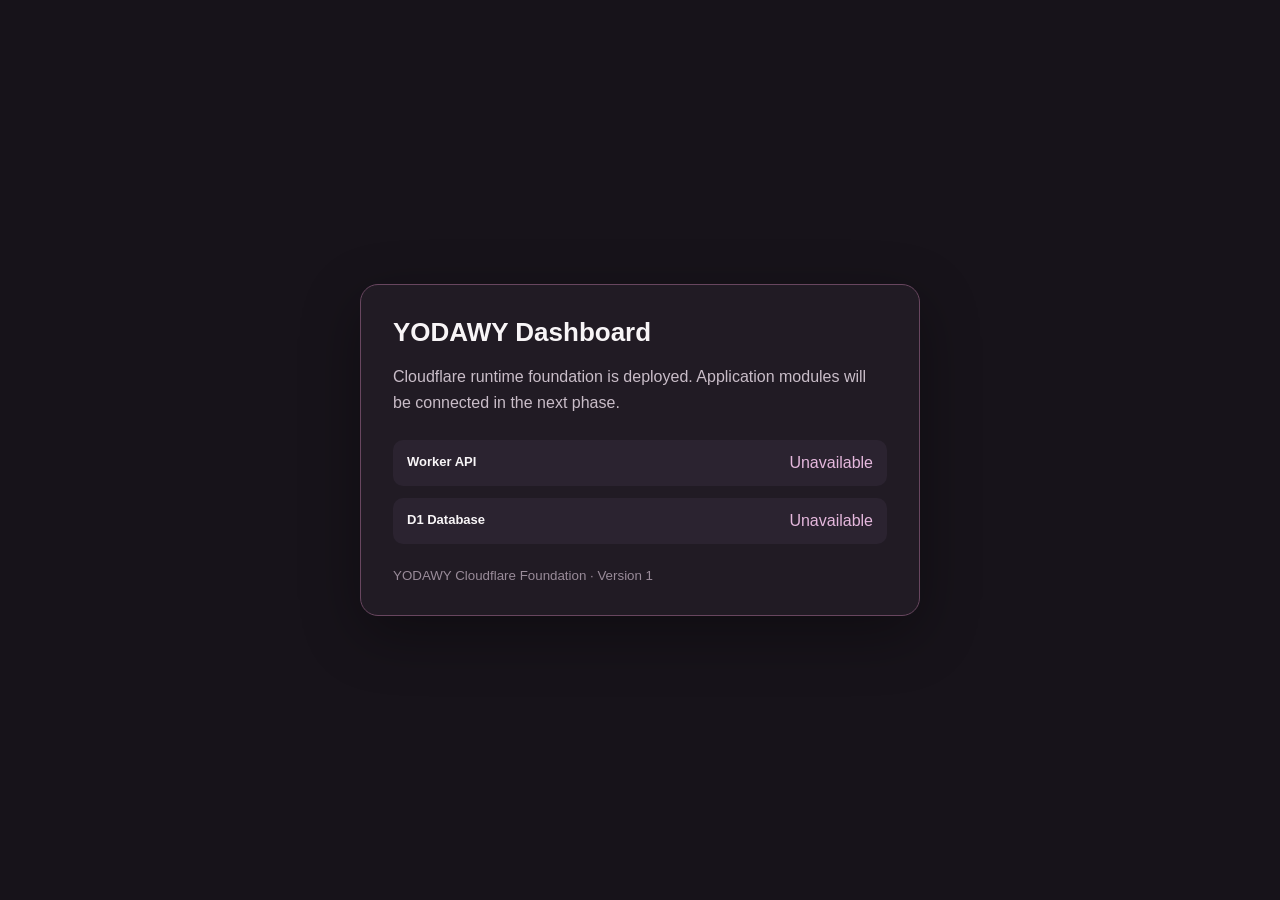
==== CLOUDFLARE/public/index.html @ 336bd2f9 "Add initial Cloudflare dashboard landing page" ====
<!doctype html>
<html lang="en">
<head>
<meta charset="utf-8">
<meta name="viewport" content="width=device-width,initial-scale=1">
<meta name="theme-color" content="#875A7B">
<title>YODAWY Dashboard</title>
<style>
:root{color-scheme:dark;font-family:Arial,sans-serif;background:#17131a;color:#f8f5f7}
*{box-sizing:border-box}
body{margin:0;min-height:100vh;display:grid;place-items:center;padding:24px}
main{width:min(100%,560px);padding:32px;border:1px solid #68465f;border-radius:18px;background:#211b24;box-shadow:0 18px 60px #0005}
h1{margin:0 0 8px;font-size:26px}
p{color:#c9bdc8;line-height:1.6}
ul{list-style:none;margin:24px 0 0;padding:0;display:grid;gap:12px}
li{display:flex;justify-content:space-between;gap:16px;padding:14px;border-radius:10px;background:#2b2330}
strong{font-size:13px}
.status{color:#e5b8dd}
small{display:block;margin-top:24px;color:#998b99}
</style>
</head>
<body>
<main>
<h1>YODAWY Dashboard</h1>
<p>Cloudflare runtime foundation is deployed. Application modules will be connected in the next phase.</p>
<ul>
<li><strong>Worker API</strong><span class="status" id="api">Checking…</span></li>
<li><strong>D1 Database</strong><span class="status" id="database">Checking…</span></li>
</ul>
<small>YODAWY Cloudflare Foundation · Version 1</small>
</main>
<script>
(async()=>{
try{
const [api,db]=await Promise.all([
fetch("/api/health").then(r=>r.json()),
fetch("/api/ready").then(r=>r.json())
]);
document.getElementById("api").textContent=api.status==="online"?"Online":"Unavailable";
document.getElementById("database").textContent=db.database==="connected"?"Connected":"Unavailable";
}catch{
document.getElementById("api").textContent="Unavailable";
document.getElementById("database").textContent="Unavailable";
}
})();
</script>
</body>
</html>
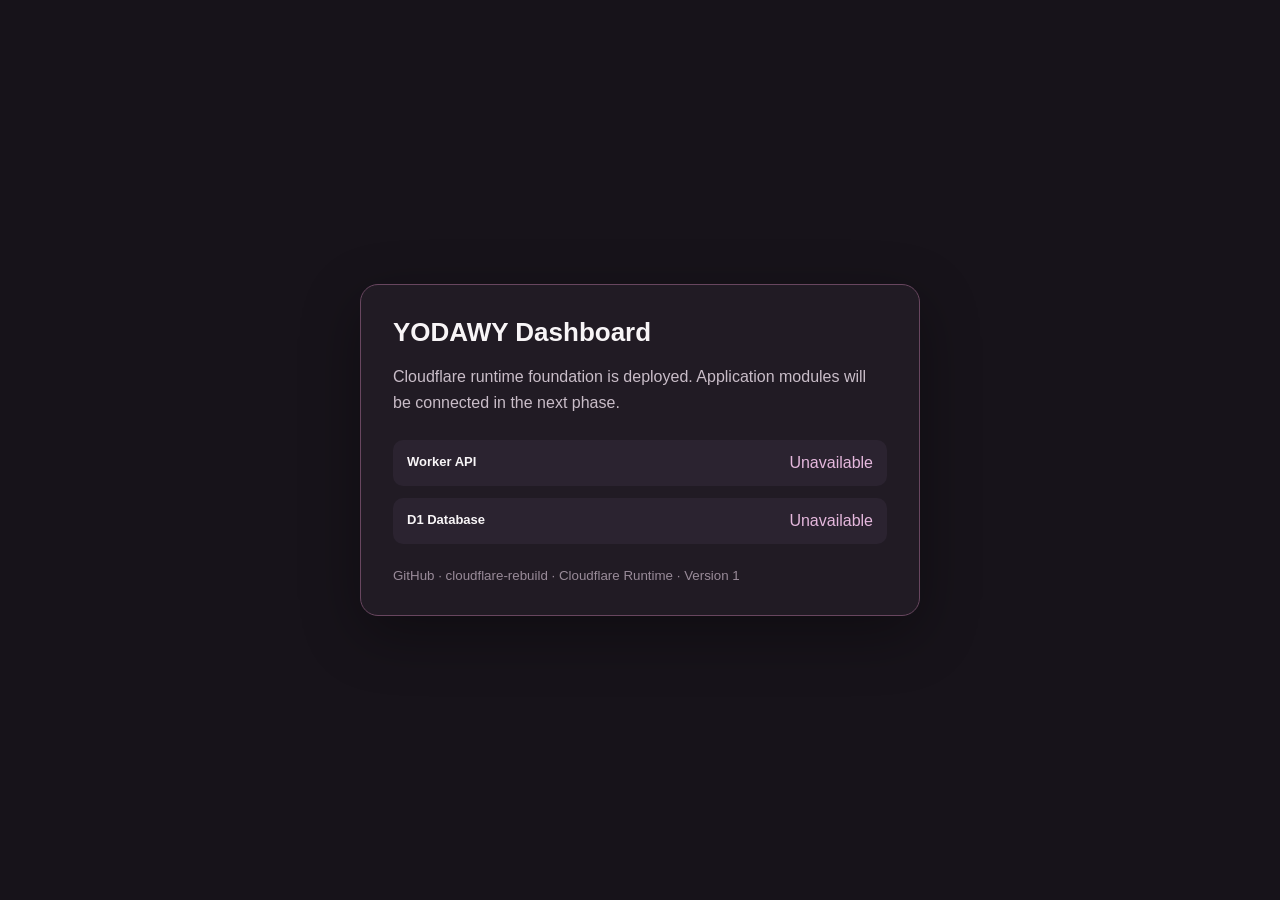
==== commit b4e02c24: "Trigger first Cloudflare Git deployment" ====
--- a/CLOUDFLARE/public/index.html
+++ b/CLOUDFLARE/public/index.html
@@ -27,7 +27,7 @@
 <li><strong>Worker API</strong><span class="status" id="api">Checking…</span></li>
 <li><strong>D1 Database</strong><span class="status" id="database">Checking…</span></li>
 </ul>
-<small>YODAWY Cloudflare Foundation · Version 1</small>
+<small>GitHub · cloudflare-rebuild · Cloudflare Runtime · Version 1</small>
 </main>
 <script>
 (async()=>{
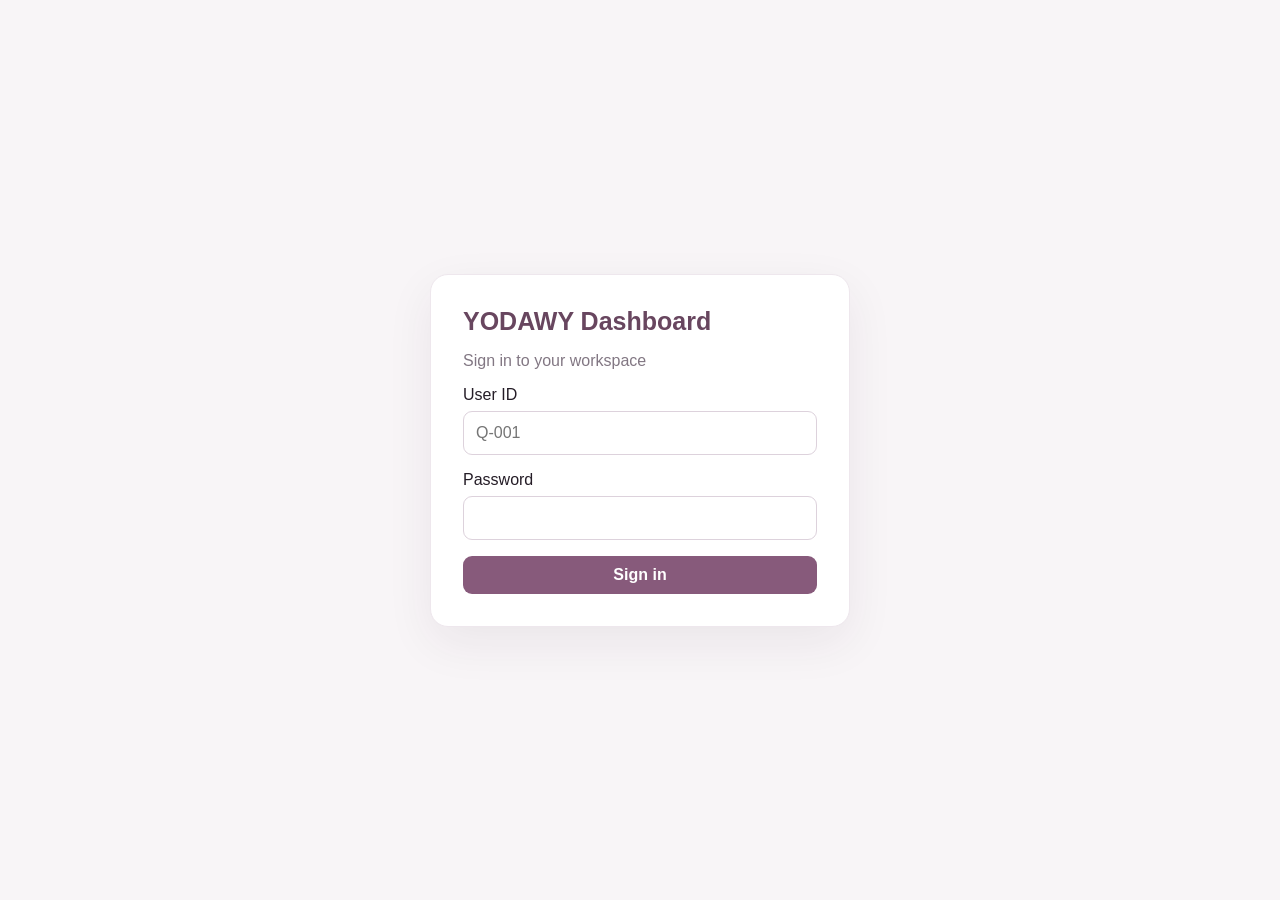
==== commit 3c1bc500: "Build Cloudflare-backed dashboard browser interface" ====
--- a/CLOUDFLARE/public/index.html
+++ b/CLOUDFLARE/public/index.html
@@ -6,42 +6,46 @@
 <meta name="theme-color" content="#875A7B">
 <title>YODAWY Dashboard</title>
 <style>
-:root{color-scheme:dark;font-family:Arial,sans-serif;background:#17131a;color:#f8f5f7}
-*{box-sizing:border-box}
-body{margin:0;min-height:100vh;display:grid;place-items:center;padding:24px}
-main{width:min(100%,560px);padding:32px;border:1px solid #68465f;border-radius:18px;background:#211b24;box-shadow:0 18px 60px #0005}
-h1{margin:0 0 8px;font-size:26px}
-p{color:#c9bdc8;line-height:1.6}
-ul{list-style:none;margin:24px 0 0;padding:0;display:grid;gap:12px}
-li{display:flex;justify-content:space-between;gap:16px;padding:14px;border-radius:10px;background:#2b2330}
-strong{font-size:13px}
-.status{color:#e5b8dd}
-small{display:block;margin-top:24px;color:#998b99}
+:root{font-family:Nunito,Arial,sans-serif;color:#251d27;background:#f8f5f7;font-synthesis:none}*{box-sizing:border-box}body{margin:0;min-height:100vh}button,input,select,textarea{font:inherit}button{cursor:pointer;border:0;border-radius:9px;padding:10px 15px;background:#875a7b;color:#fff;font-weight:700}button:disabled{opacity:.55;cursor:wait}.secondary{background:#eee7ed;color:#68465f}.danger{background:#b42336}.muted{color:#827783}.hidden{display:none!important}.login-wrap{min-height:100vh;display:grid;place-items:center;padding:22px}.login-card{width:min(100%,420px);padding:32px;background:#fff;border:1px solid #eee7ed;border-radius:18px;box-shadow:0 16px 48px #34223512}.brand{font-size:25px;font-weight:900;color:#68465f}.field{display:grid;gap:7px;margin:16px 0}.field input,.field select,.field textarea{width:100%;padding:12px;border:1px solid #ddd2dc;border-radius:9px;background:#fff;color:#251d27;outline-color:#875a7b}.app{min-height:100vh;display:grid;grid-template-columns:245px 1fr}.sidebar{background:#211b24;color:#f8f5f7;padding:22px 15px;display:flex;flex-direction:column;gap:8px}.sidebar .brand{color:#fff;padding:8px 10px 24px}.nav{width:100%;text-align:left;background:transparent;color:#d9cbd7;padding:12px}.nav.active,.nav:hover{background:#68465f;color:#fff}.side-user{margin-top:auto;padding:12px;color:#d9cbd7;font-size:13px;overflow-wrap:anywhere}.main{min-width:0}.topbar{height:70px;background:#fff;border-bottom:1px solid #eee7ed;display:flex;align-items:center;justify-content:space-between;padding:0 28px}.content{padding:28px;max-width:1400px;margin:auto}.page-title{font-size:25px;margin:0 0 6px}.grid{display:grid;grid-template-columns:repeat(auto-fit,minmax(190px,1fr));gap:16px;margin:22px 0}.card{background:#fff;border:1px solid #eee7ed;border-radius:13px;padding:18px;min-width:0}.metric{font-size:30px;font-weight:900;color:#68465f;margin-top:8px}.table-wrap{overflow:auto;background:#fff;border:1px solid #eee7ed;border-radius:12px;margin-top:18px}table{width:100%;border-collapse:collapse;min-width:650px}th,td{text-align:left;padding:13px 15px;border-bottom:1px solid #f0eaf0;font-size:14px}th{color:#68465f;background:#fbf9fb}tr:last-child td{border-bottom:0}.actions{display:flex;gap:7px;flex-wrap:wrap}.toolbar{display:flex;justify-content:space-between;gap:12px;align-items:center;flex-wrap:wrap;margin-top:20px}.badge{display:inline-block;padding:4px 9px;border-radius:20px;background:#eee7ed;color:#68465f;font-size:12px;font-weight:800}.notice{padding:12px 14px;border-radius:9px;background:#f4edf3;color:#68465f;margin:12px 0}.error{background:#fff0f0;color:#a21d2d}.modal{position:fixed;inset:0;background:#17131a88;display:grid;place-items:center;padding:18px;z-index:5}.modal-card{width:min(100%,460px);background:#fff;border-radius:15px;padding:22px;max-height:90vh;overflow:auto}.modal-actions{display:flex;justify-content:flex-end;gap:8px;margin-top:18px}@media(max-width:760px){.app{grid-template-columns:1fr}.sidebar{position:static;display:grid;grid-template-columns:repeat(2,minmax(0,1fr));padding:12px}.sidebar .brand,.side-user{grid-column:1/-1;padding:8px}.nav{text-align:center;padding:9px}.topbar{padding:0 16px}.content{padding:18px}}
 </style>
 </head>
 <body>
-<main>
-<h1>YODAWY Dashboard</h1>
-<p>Cloudflare runtime foundation is deployed. Application modules will be connected in the next phase.</p>
-<ul>
-<li><strong>Worker API</strong><span class="status" id="api">Checking…</span></li>
-<li><strong>D1 Database</strong><span class="status" id="database">Checking…</span></li>
-</ul>
-<small>GitHub · cloudflare-rebuild · Cloudflare Runtime · Version 1</small>
-</main>
+<div id="login" class="login-wrap"><form id="login-form" class="login-card"><div class="brand">YODAWY Dashboard</div><p class="muted">Sign in to your workspace</p><div id="login-error" class="notice error hidden"></div><label class="field">User ID<input name="username" autocomplete="username" placeholder="Q-001" required></label><label class="field">Password<input name="password" type="password" autocomplete="current-password" required></label><button id="login-button" style="width:100%">Sign in</button></form></div>
+<div id="app" class="app hidden"><aside class="sidebar"><div class="brand">YODAWY</div><button class="nav active" data-page="overview">Overview</button><button class="nav" data-page="tools">Tools</button><button class="nav" data-page="users">Users</button><button class="nav" data-page="announcements">Announcements</button><button class="nav" data-page="settings">Settings</button><div class="side-user" id="side-user"></div></aside><section class="main"><header class="topbar"><strong id="top-title">Overview</strong><button class="secondary" id="logout">Sign out</button></header><main class="content" id="view"></main></section></div>
+<div id="modal" class="modal hidden"><form id="modal-form" class="modal-card"><h3 id="modal-title"></h3><div id="modal-fields"></div><div class="modal-actions"><button type="button" class="secondary" id="modal-cancel">Cancel</button><button id="modal-save">Save</button></div></form></div>
 <script>
-(async()=>{
-try{
-const [api,db]=await Promise.all([
-fetch("/api/health").then(r=>r.json()),
-fetch("/api/ready").then(r=>r.json())
-]);
-document.getElementById("api").textContent=api.status==="online"?"Online":"Unavailable";
-document.getElementById("database").textContent=db.database==="connected"?"Connected":"Unavailable";
-}catch{
-document.getElementById("api").textContent="Unavailable";
-document.getElementById("database").textContent="Unavailable";
-}
+(()=>{'use strict';
+const API='/api',state={access:'',refresh:'',user:null,data:null,page:'overview'};
+const $=id=>document.getElementById(id),escapeHTML=value=>String(value??'').replace(/[&<>"']/g,char=>({'&':'&amp;','<':'&lt;','>':'&gt;','"':'&quot;',"'":'&#39;'}[char]));
+const request=async(path,options={})=>{const headers={'Content-Type':'application/json',...(options.headers||{})};if(state.access)headers.Authorization='Bearer '+state.access;let response=await fetch(API+path,{...options,headers});let data=await response.json().catch(()=>({}));if(response.status===401&&state.refresh&&path!=='/auth/refresh'){const renewed=await fetch(API+'/auth/refresh',{method:'POST',headers:{'Content-Type':'application/json'},body:JSON.stringify({refreshToken:state.refresh})});const next=await renewed.json().catch(()=>({}));if(next.success){state.access=next.accessToken;state.refresh=next.refreshToken;sessionStorage.setItem('yd_refresh',state.refresh);headers.Authorization='Bearer '+state.access;response=await fetch(API+path,{...options,headers});data=await response.json().catch(()=>({}));}else{logout();throw Error('SESSION_EXPIRED');}}if(!response.ok||data.success===false)throw Error(data.error||'REQUEST_FAILED');return data;};
+const showError=(node,error)=>{node.textContent=error.message||'Something went wrong';node.classList.remove('hidden');};
+const logout=async()=>{try{if(state.access)await fetch(API+'/auth/logout',{method:'POST',headers:{Authorization:'Bearer '+state.access}})}catch{}state.access='';state.refresh='';state.user=null;sessionStorage.removeItem('yd_refresh');$('app').classList.add('hidden');$('login').classList.remove('hidden');};
+const load=async()=>{const data=await request('/dashboard/bootstrap');state.data=data;state.user=data.user;render();};
+const go=page=>{state.page=page;document.querySelectorAll('.nav').forEach(button=>button.classList.toggle('active',button.dataset.page===page));$('top-title').textContent=page[0].toUpperCase()+page.slice(1);render();};
+const metric=(label,value)=>'<article class="card"><div class="muted">'+label+'</div><div class="metric">'+value+'</div></article>';
+const table=(headers,rows)=>'<div class="table-wrap"><table><thead><tr>'+headers.map(x=>'<th>'+x+'</th>').join('')+'</tr></thead><tbody>'+rows+'</tbody></table></div>';
+const render=()=>{const d=state.data||{},u=state.user||{};$('side-user').textContent=(u.name||'')+' · '+(u.id||'')+' · '+(u.role||'');let html='';
+if(state.page==='overview'){html='<h1 class="page-title">Overview</h1><p class="muted">Workspace status and account summary</p><div class="grid">'+metric('Users',(d.users||[]).length)+metric('Available tools',(d.tools||[]).length)+metric('Announcements',(d.announcements||[]).length)+metric('Your role',escapeHTML(u.role||''))+'</div><div class="card"><h3>Cloud services</h3><div class="notice">Worker API connected · D1 data loaded successfully</div><span class="badge">'+escapeHTML(u.id||'')+'</span> <span class="badge">'+escapeHTML(u.role||'')+'</span></div>';}
+if(state.page==='tools'){const rows=(d.tools||[]).map(t=>'<tr><td>'+escapeHTML(t.name)+'</td><td>'+escapeHTML(t.id)+'</td><td>'+escapeHTML(t.version||'—')+'</td><td><span class="badge">'+(t.enabled?'Enabled':'Disabled')+'</span></td></tr>').join('')||'<tr><td colspan="4">No tools registered yet</td></tr>';html='<h1 class="page-title">Tools</h1><p class="muted">Tools currently registered in Cloudflare D1</p>'+table(['Tool','ID','Version','Status'],rows);}
+if(state.page==='users'){if(!['ADMIN','SUPER_ADMIN'].includes(u.role)){html='<h1 class="page-title">Users</h1><div class="notice">You do not have permission to manage users.</div>';}else{const rows=(d.users||[]).map(x=>'<tr><td>'+escapeHTML(x.id)+'</td><td>'+escapeHTML(x.name)+'</td><td>'+escapeHTML(x.role)+'</td><td>'+escapeHTML(x.status)+'</td><td><div class="actions"><button class="secondary" data-edit-user="'+escapeHTML(x.id)+'">Edit</button><button class="danger" data-delete-user="'+escapeHTML(x.id)+'">Delete</button></div></td></tr>').join('')||'<tr><td colspan="5">No users found</td></tr>';html='<h1 class="page-title">Users</h1><div class="toolbar"><span class="muted">Manage workspace accounts</span><button id="add-user">Create user</button></div>'+table(['User ID','Name','Role','Status','Actions'],rows);}}
+if(state.page==='announcements'){const rows=(d.announcements||[]).map(x=>'<tr><td>'+escapeHTML(x.author_name||x.author_id)+'</td><td>'+escapeHTML(x.body)+'</td><td>'+escapeHTML(x.created_at)+'</td><td>'+(['ADMIN','SUPER_ADMIN'].includes(u.role)?'<div class="actions"><button class="secondary" data-edit-ann="'+escapeHTML(x.id)+'">Edit</button><button class="danger" data-delete-ann="'+escapeHTML(x.id)+'">Delete</button></div>':'—')+'</td></tr>').join('')||'<tr><td colspan="4">No announcements yet</td></tr>';html='<h1 class="page-title">Announcements</h1>'+(['ADMIN','SUPER_ADMIN'].includes(u.role)?'<div class="toolbar"><span class="muted">Workspace messages</span><button id="add-ann">New announcement</button></div>':'')+table(['Author','Message','Created','Actions'],rows);}
+if(state.page==='settings'){html='<h1 class="page-title">Settings</h1><div class="card"><h3>Account</h3><p><b>Name:</b> '+escapeHTML(u.name)+'</p><p><b>User ID:</b> '+escapeHTML(u.id)+'</p><p><b>Role:</b> '+escapeHTML(u.role)+'</p><button id="change-password">Change password</button></div>';}
+$('view').innerHTML=html;};
+const openModal=(title,fields,onSave)=>{$('modal-title').textContent=title;$('modal-fields').innerHTML=fields;$('modal').classList.remove('hidden');$('modal-form').onsubmit=async event=>{event.preventDefault();const button=$('modal-save');button.disabled=true;try{await onSave(new FormData(event.currentTarget));$('modal').classList.add('hidden');await load();}catch(error){let n=$('modal-error');if(!n){n=document.createElement('div');n.id='modal-error';n.className='notice error';$('modal-fields').prepend(n);}showError(n,error);}finally{button.disabled=false;}};};
+$('modal-cancel').onclick=()=>$('modal').classList.add('hidden');
+$('login-form').onsubmit=async event=>{event.preventDefault();const button=$('login-button');button.disabled=true;$('login-error').classList.add('hidden');const form=new FormData(event.currentTarget);try{const result=await request('/auth/login',{method:'POST',body:JSON.stringify({username:form.get('username'),password:form.get('password')})});state.access=result.accessToken;state.refresh=result.refreshToken;state.user=result.user;sessionStorage.setItem('yd_refresh',state.refresh);$('login').classList.add('hidden');$('app').classList.remove('hidden');await load();}catch(error){showError($('login-error'),error);}finally{button.disabled=false;}};
+$('logout').onclick=logout;document.querySelectorAll('.nav').forEach(button=>button.onclick=()=>go(button.dataset.page));
+$('view').addEventListener('click',async event=>{const target=event.target.closest('button');if(!target)return;try{
+if(target.id==='add-user')openModal('Create user','<label class="field">Full name<input name="name" maxlength="100" required></label><label class="field">Role<select name="role"><option value="USER">USER</option><option value="ADMIN">ADMIN</option></select></label>',async form=>{await request('/dashboard/users',{method:'POST',body:JSON.stringify({name:form.get('name'),role:form.get('role')})});});
+if(target.dataset.editUser){const user=state.data.users.find(x=>x.id===target.dataset.editUser);openModal('Edit '+user.id,'<label class="field">Name<input name="name" value="'+escapeHTML(user.name)+'" required></label><label class="field">Role<select name="role"><option '+(user.role==='USER'?'selected':'')+'>USER</option><option '+(user.role==='ADMIN'?'selected':'')+'>ADMIN</option></select></label><label class="field">Status<select name="status"><option '+(user.status==='Active'?'selected':'')+'>Active</option><option '+(user.status==='Inactive'?'selected':'')+'>Inactive</option></select></label>',async form=>{await request('/dashboard/users/'+encodeURIComponent(user.id),{method:'PATCH',body:JSON.stringify({name:form.get('name'),role:form.get('role'),status:form.get('status')})});});}
+if(target.dataset.deleteUser&&confirm('Delete '+target.dataset.deleteUser+'?')){await request('/dashboard/users/'+encodeURIComponent(target.dataset.deleteUser),{method:'DELETE'});await load();}
+if(target.id==='add-ann')openModal('New announcement','<label class="field">Message<textarea name="body" rows="5" maxlength="10000" required></textarea></label>',async form=>{await request('/dashboard/announcements',{method:'POST',body:JSON.stringify({body:form.get('body')})});});
+if(target.dataset.editAnn){const item=state.data.announcements.find(x=>x.id===target.dataset.editAnn);openModal('Edit announcement','<label class="field">Message<textarea name="body" rows="5" maxlength="10000" required>'+escapeHTML(item.body)+'</textarea></label>',async form=>{await request('/dashboard/announcements/'+encodeURIComponent(item.id),{method:'PATCH',body:JSON.stringify({body:form.get('body')})});});}
+if(target.dataset.deleteAnn&&confirm('Delete this announcement?')){await request('/dashboard/announcements/'+encodeURIComponent(target.dataset.deleteAnn),{method:'DELETE'});await load();}
+if(target.id==='change-password')openModal('Change password','<label class="field">Current password<input name="currentPassword" type="password" required></label><label class="field">New password<input name="newPassword" type="password" minlength="10" maxlength="128" required></label>',async form=>{await request('/auth/change-password',{method:'POST',body:JSON.stringify({currentPassword:form.get('currentPassword'),newPassword:form.get('newPassword')})});await logout();});
+}catch(error){alert(error.message||'Request failed');}});
+const restore=async()=>{const token=sessionStorage.getItem('yd_refresh');if(!token)return;try{const result=await request('/auth/refresh',{method:'POST',body:JSON.stringify({refreshToken:token})});state.access=result.accessToken;state.refresh=result.refreshToken;state.user=result.user;sessionStorage.setItem('yd_refresh',state.refresh);$('login').classList.add('hidden');$('app').classList.remove('hidden');await load();}catch{sessionStorage.removeItem('yd_refresh');}};
+restore();
 })();
 </script>
 </body>
